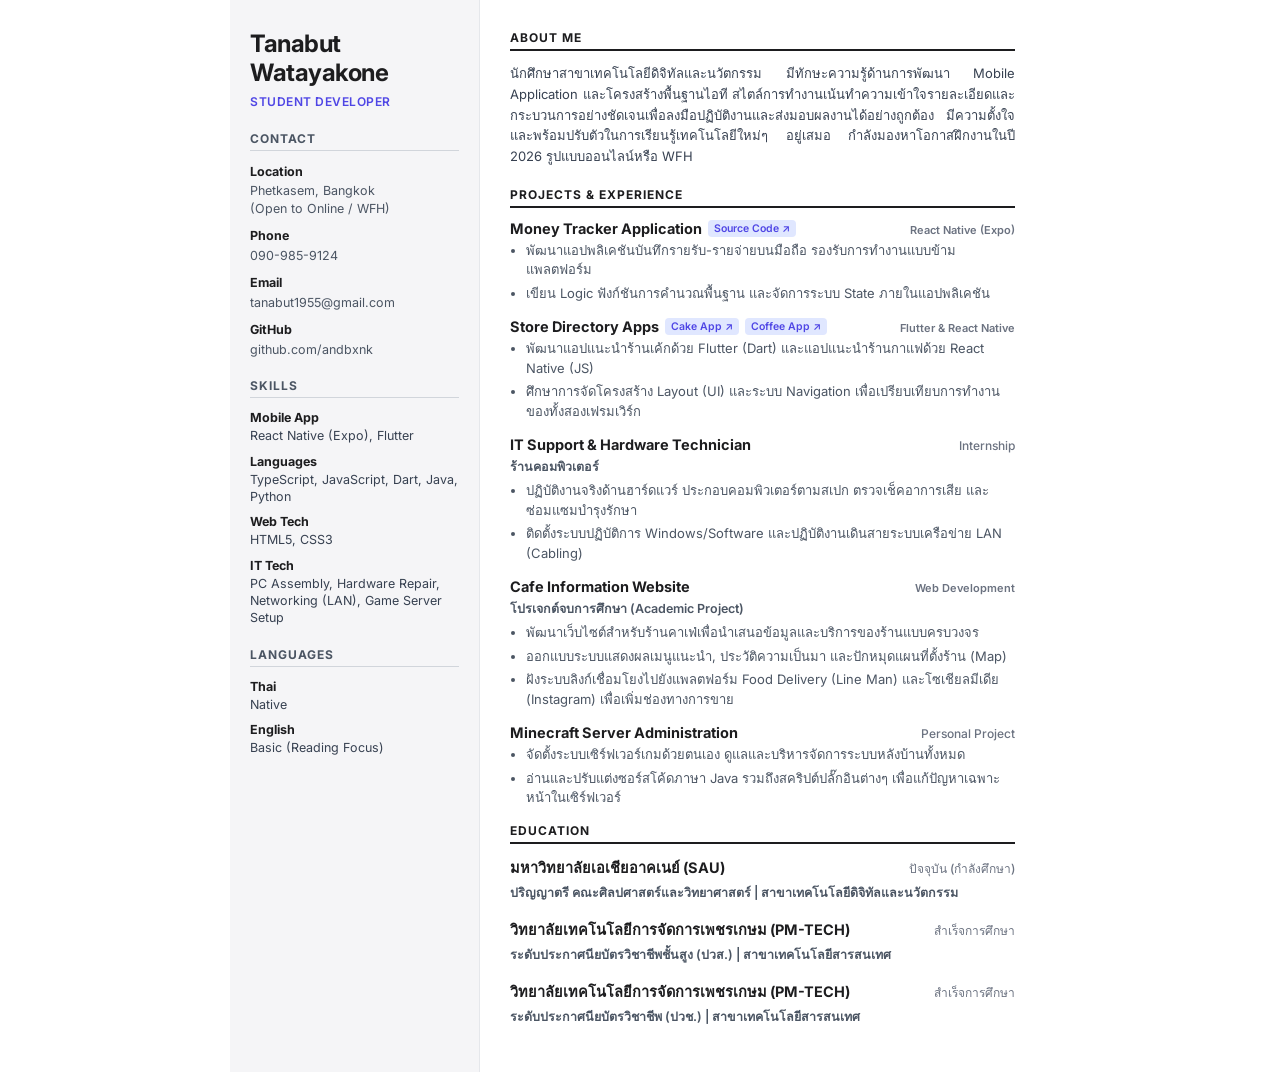
==== resume.html @ 660d1220 "my resume" ====
<!doctype html>
<html lang="th">
  <head>
    <meta charset="UTF-8" />
    <meta name="viewport" content="width=device-width, initial-scale=1.0" />
    <title>Resume - Tanabut Watayakone</title>
    <link
      href="https://fonts.googleapis.com/css2?family=Inter:wght@400;500;600;700&display=swap"
      rel="stylesheet"
    />
    <style>
      /* Reset & Global Styles */
      * {
        margin: 0;
        padding: 0;
        box-sizing: border-box;
      }
      body {
        font-family:
          "Inter",
          -apple-system,
          BlinkMacSystemFont,
          sans-serif;
        color: #242426;
        background-color: #ffffff;
        -webkit-font-smoothing: antialiased;
      }

      /* โครงสร้างหลักแบบ 2 คอลัมน์ */
      .resume-wrapper {
        display: grid;
        grid-template-columns: 250px 1fr;
        max-width: 820px;
        margin: 0 auto;
        min-height: 100vh;
        background-color: #ffffff;
      }

      /* คอลัมน์ซ้าย (Sidebar) */
      .sidebar {
        background-color: #f5f5f7;
        padding: 30px 20px;
        border-right: 1px solid #e5e7eb;
      }
      .profile-title {
        margin-bottom: 22px;
      }
      .profile-title h1 {
        font-size: 24px;
        font-weight: 700;
        letter-spacing: -0.5px;
        line-height: 1.2;
        color: #1d1d1f;
      }
      .profile-title p {
        font-size: 12px;
        color: #4f46e5;
        font-weight: 600;
        margin-top: 6px;
        text-transform: uppercase;
        letter-spacing: 0.5px;
      }

      /* คอลัมน์ขวา (Main Content) */
      .main-content {
        padding: 30px 35px 30px 30px;
      }

      /* หัวข้อหลักประจำเซกชัน */
      .section-title {
        font-size: 12px;
        font-weight: 700;
        text-transform: uppercase;
        letter-spacing: 1px;
        color: #1d1d1f;
        border-bottom: 2px solid #1d1d1f;
        padding-bottom: 4px;
        margin-bottom: 12px;
      }
      .sidebar .section-title {
        color: #4b5563;
        border-bottom: 1px solid #d1d5db;
        margin-top: 20px;
      }
      .sidebar .section-title:first-of-type {
        margin-top: 0;
      }

      /* ข้อมูลรายละเอียดใน Sidebar */
      .info-item {
        font-size: 12.5px;
        margin-bottom: 10px;
        line-height: 1.4;
      }
      .info-item strong {
        display: block;
        color: #1d1d1f;
        margin-bottom: 2px;
      }
      .info-item span {
        color: #4b5563;
      }

      .skill-list {
        list-style: none;
      }
      .skill-list li {
        font-size: 12.5px;
        color: #374151;
        margin-bottom: 9px;
        line-height: 1.35;
      }
      .skill-list li strong {
        color: #1d1d1f;
        display: block;
        margin-bottom: 1px;
      }

      /* ข้อมูลรายละเอียดใน Main Content */
      .summary-text {
        font-size: 13px;
        color: #374151;
        line-height: 1.6;
        margin-bottom: 20px;
        text-align: justify;
      }

      .item-block {
        margin-bottom: 15px;
      }
      .item-header {
        display: flex;
        justify-content: space-between;
        align-items: baseline;
        margin-bottom: 4px;
        flex-wrap: wrap;
      }
      .item-name {
        font-size: 14.5px;
        font-weight: 700;
        color: #1d1d1f;
        display: flex;
        align-items: center;
        gap: 6px;
      }
      .source-link {
        font-size: 10.5px;
        font-weight: 600;
        color: #4f46e5;
        text-decoration: none;
        background-color: #e0e7ff;
        padding: 2px 6px;
        border-radius: 4px;
        transition: background-color 0.2s;
      }
      .source-link:hover {
        background-color: #c7d2fe;
      }
      .item-tag {
        font-size: 11px;
        font-weight: 600;
        color: #6b7280;
      }
      .item-date {
        font-size: 12px;
        color: #6b7280;
        font-weight: 500;
      }
      .item-sub {
        font-size: 12.5px;
        font-weight: 600;
        color: #4b5563;
        margin-bottom: 4px;
      }

      /* Bullet Points */
      .item-bullets {
        margin-left: 16px;
        font-size: 13px;
        color: #4b5563;
      }
      .item-bullets li {
        margin-bottom: 4px;
        line-height: 1.5;
      }

      /* ตั้งค่าสำหรับพิมพ์ออกเป็น PDF ให้ล็อกหน้ากระดาษ A4 */
      @media print {
        @page {
          size: A4;
          margin: 0;
        }
        body {
          background-color: #fff;
          -webkit-print-color-adjust: exact;
          print-color-adjust: exact;
        }
        .resume-wrapper {
          width: 100vw;
          height: 100vh;
        }
        .sidebar {
          background-color: #f5f5f7 !important;
        }
        /* สั่งซ่อนปุ่มลิงก์โปรเจกต์ทั้งหมดทันทีเมื่อสั่งปริ้นลงกระดาษ */
        .source-link {
          display: none !important;
        }
      }
    </style>
  </head>
  <body>
    <div class="resume-wrapper">
      <!-- ฝั่งซ้าย (Sidebar) -->
      <aside class="sidebar">
        <div class="profile-title">
          <h1>Tanabut<br />Watayakone</h1>
          <p>Student Developer</p>
        </div>

        <!-- หมวดหมู่ติดต่อ -->
        <div class="section-title">Contact</div>
        <div class="info-item">
          <strong>Location</strong>
          <span>Phetkasem, Bangkok<br />(Open to Online / WFH)</span>
        </div>
        <div class="info-item">
          <strong>Phone</strong>
          <span>090-985-9124</span>
        </div>
        <div class="info-item">
          <strong>Email</strong>
          <span>tanabut1955@gmail.com</span>
        </div>
        <div class="info-item">
          <strong>GitHub</strong>
          <span>github.com/andbxnk</span>
        </div>

        <!-- หมวดหมู่สกิลความเชี่ยวชาญ -->
        <div class="section-title">Skills</div>
        <ul class="skill-list">
          <li><strong>Mobile App</strong> React Native (Expo), Flutter</li>
          <li>
            <strong>Languages</strong> TypeScript, JavaScript, Dart, Java,
            Python
          </li>
          <li><strong>Web Tech</strong> HTML5, CSS3</li>
          <li>
            <strong>IT Tech</strong> PC Assembly, Hardware Repair, Networking
            (LAN), Game Server Setup
          </li>
        </ul>

        <!-- หมวดหมู่ภาษา -->
        <div class="section-title">Languages</div>
        <ul class="skill-list">
          <li><strong>Thai</strong> Native</li>
          <li><strong>English</strong> Basic (Reading Focus)</li>
        </ul>
      </aside>

      <!-- ฝั่งขวา (Main Content) -->
      <main class="main-content">
        <!-- ส่วนประวัติย่อ -->
        <div class="section-title">About Me</div>
        <p class="summary-text">
          นักศึกษาสาขาเทคโนโลยีดิจิทัลและนวัตกรรม มีทักษะความรู้ด้านการพัฒนา
          Mobile Application และโครงสร้างพื้นฐานไอที
          สไตล์การทำงานเน้นทำความเข้าใจรายละเอียดและกระบวนการอย่างชัดเจนเพื่อลงมือปฏิบัติงานและส่งมอบผลงานได้อย่างถูกต้อง
          มีความตั้งใจและพร้อมปรับตัวในการเรียนรู้เทคโนโลยีใหม่ๆ อยู่เสมอ
          กำลังมองหาโอกาสฝึกงานในปี 2026 รูปแบบออนไลน์หรือ WFH
        </p>

        <!-- ส่วนผลงานและประสบการณ์ -->
        <div class="section-title">Projects & Experience</div>

        <div class="item-block">
          <div class="item-header">
            <span class="item-name">
              Money Tracker Application
              <a
                href="https://github.com/andbxnk/rn-money-tracker-app"
                target="_blank"
                class="source-link"
                >Source Code ↗</a
              >
            </span>
            <span class="item-tag">React Native (Expo)</span>
          </div>
          <ul class="item-bullets">
            <li>
              พัฒนาแอปพลิเคชันบันทึกรายรับ-รายจ่ายบนมือถือ
              รองรับการทำงานแบบข้ามแพลตฟอร์ม
            </li>
            <li>
              เขียน Logic ฟังก์ชันการคำนวณพื้นฐาน และจัดการระบบ State
              ภายในแอปพลิเคชัน
            </li>
          </ul>
        </div>

        <div class="item-block">
          <div class="item-header">
            <span class="item-name">
              Store Directory Apps
              <a
                href="https://github.com/andbxnk/flutter_cake_shop_app"
                target="_blank"
                class="source-link"
                >Cake App ↗</a
              >
              <a
                href="https://github.com/andbxnk/rn-top-bkk-coffee-app-master-main"
                target="_blank"
                class="source-link"
                >Coffee App ↗</a
              >
            </span>
            <span class="item-tag">Flutter & React Native</span>
          </div>
          <ul class="item-bullets">
            <li>
              พัฒนาแอปแนะนำร้านเค้กด้วย Flutter (Dart) และแอปแนะนำร้านกาแฟด้วย
              React Native (JS)
            </li>
            <li>
              ศึกษาการจัดโครงสร้าง Layout (UI) และระบบ Navigation
              เพื่อเปรียบเทียบการทำงานของทั้งสองเฟรมเวิร์ก
            </li>
          </ul>
        </div>

        <div class="item-block">
          <div class="item-header">
            <span class="item-name">IT Support & Hardware Technician</span>
            <span class="item-date">Internship</span>
          </div>
          <div class="item-sub">ร้านคอมพิวเตอร์</div>
          <ul class="item-bullets">
            <li>
              ปฏิบัติงานจริงด้านฮาร์ดแวร์ ประกอบคอมพิวเตอร์ตามสเปก
              ตรวจเช็คอาการเสีย และซ่อมแซมบำรุงรักษา
            </li>
            <li>
              ติดตั้งระบบปฏิบัติการ Windows/Software
              และปฏิบัติงานเดินสายระบบเครือข่าย LAN (Cabling)
            </li>
          </ul>
        </div>

        <div class="item-block">
          <div class="item-header">
            <span class="item-name">Cafe Information Website</span>
            <span class="item-tag">Web Development</span>
          </div>
          <div class="item-sub">โปรเจกต์จบการศึกษา (Academic Project)</div>
          <ul class="item-bullets">
            <li>
              พัฒนาเว็บไซต์สำหรับร้านคาเฟ่เพื่อนำเสนอข้อมูลและบริการของร้านแบบครบวงจร
            </li>
            <li>
              ออกแบบระบบแสดงผลเมนูแนะนำ, ประวัติความเป็นมา
              และปักหมุดแผนที่ตั้งร้าน (Map)
            </li>
            <li>
              ฝังระบบลิงก์เชื่อมโยงไปยังแพลตฟอร์ม Food Delivery (Line Man)
              และโซเชียลมีเดีย (Instagram) เพื่อเพิ่มช่องทางการขาย
            </li>
          </ul>
        </div>

        <div class="item-block">
          <div class="item-header">
            <span class="item-name">Minecraft Server Administration</span>
            <span class="item-date">Personal Project</span>
          </div>
          <ul class="item-bullets">
            <li>
              จัดตั้งระบบเซิร์ฟเวอร์เกมด้วยตนเอง
              ดูแลและบริหารจัดการระบบหลังบ้านทั้งหมด
            </li>
            <li>
              อ่านและปรับแต่งซอร์สโค้ดภาษา Java รวมถึงสคริปต์ปลั๊กอินต่างๆ
              เพื่อแก้ปัญหาเฉพาะหน้าในเซิร์ฟเวอร์
            </li>
          </ul>
        </div>

        <!-- ส่วนประวัติการศึกษา -->
        <div class="section-title">Education</div>

        <div class="item-block">
          <div class="item-header">
            <span class="item-name">มหาวิทยาลัยเอเชียอาคเนย์ (SAU)</span>
            <span class="item-date">ปัจจุบัน (กำลังศึกษา)</span>
          </div>
          <div class="item-sub">
            ปริญญาตรี คณะศิลปศาสตร์และวิทยาศาสตร์ |
            สาขาเทคโนโลยีดิจิทัลและนวัตกรรม
          </div>
        </div>

        <div class="item-block">
          <div class="item-header">
            <span class="item-name"
              >วิทยาลัยเทคโนโลยีการจัดการเพชรเกษม (PM-TECH)</span
            >
            <span class="item-date">สำเร็จการศึกษา</span>
          </div>
          <div class="item-sub">
            ระดับประกาศนียบัตรวิชาชีพชั้นสูง (ปวส.) | สาขาเทคโนโลยีสารสนเทศ
          </div>
        </div>

        <div class="item-block">
          <div class="item-header">
            <span class="item-name"
              >วิทยาลัยเทคโนโลยีการจัดการเพชรเกษม (PM-TECH)</span
            >
            <span class="item-date">สำเร็จการศึกษา</span>
          </div>
          <div class="item-sub">
            ระดับประกาศนียบัตรวิชาชีพ (ปวช.) | สาขาเทคโนโลยีสารสนเทศ
          </div>
        </div>
      </main>
    </div>
  </body>
</html>
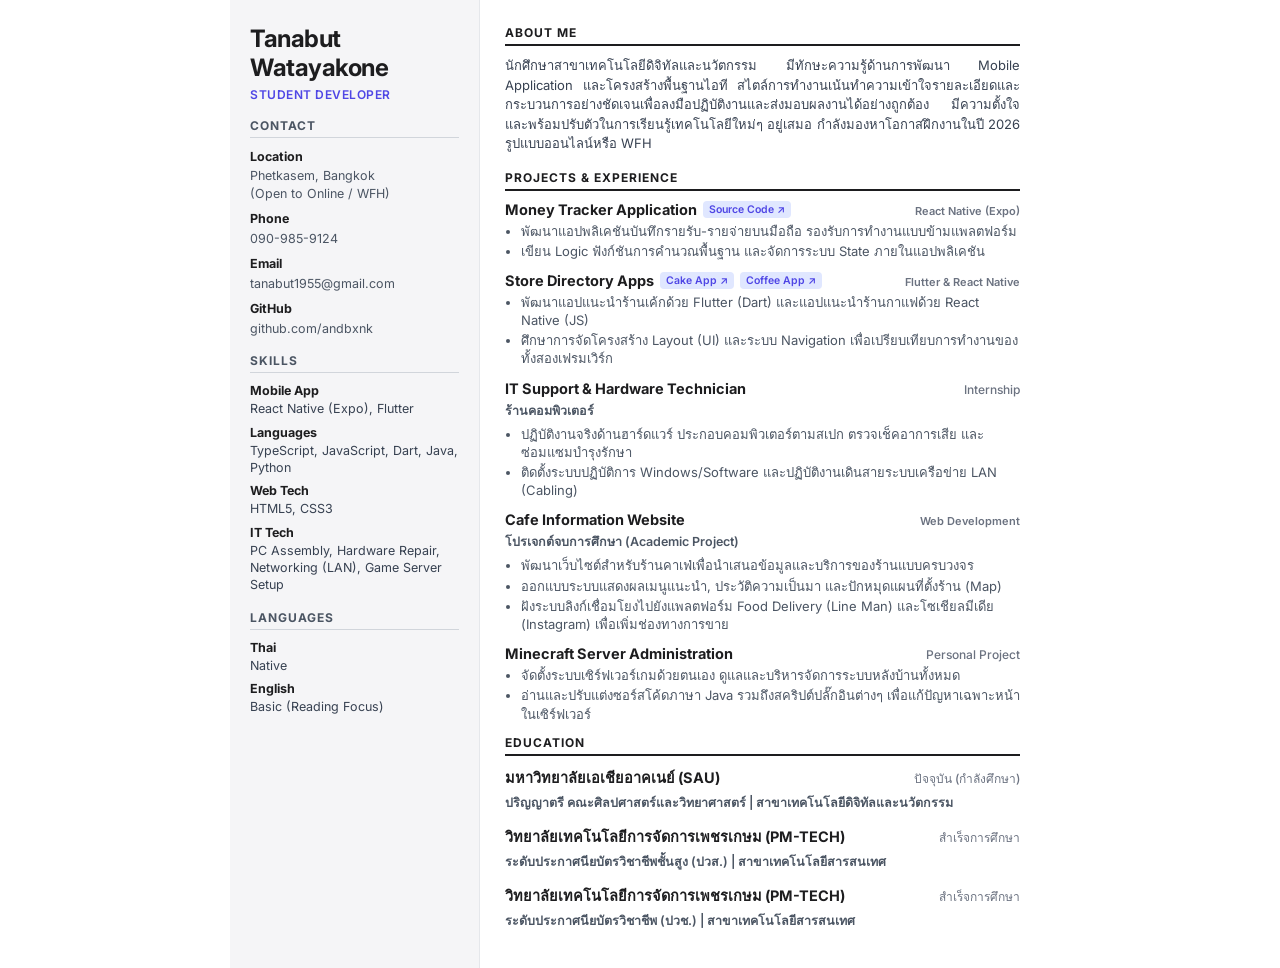
==== commit e4ac8ab2: "Add files via upload" ====
--- a/resume.html
+++ b/resume.html
@@ -3,6 +3,10 @@
   <head>
     <meta charset="UTF-8" />
     <meta name="viewport" content="width=device-width, initial-scale=1.0" />
+    <link
+      rel="icon"
+      href="data:image/svg+xml,<svg xmlns=%22http://www.w3.org/2000/svg%22 viewBox=%220 0 100 100%22><text y=%22.9em%22 font-size=%2290%22>👨‍💻</text></svg>"
+    />
     <title>Resume - Tanabut Watayakone</title>
     <link
       href="https://fonts.googleapis.com/css2?family=Inter:wght@400;500;600;700&display=swap"
@@ -15,6 +19,9 @@
         padding: 0;
         box-sizing: border-box;
       }
+      html {
+        -webkit-text-size-adjust: 100%; /* ป้องกัน iOS ซูมฟอนต์เอง */
+      }
       body {
         font-family:
           "Inter",
@@ -24,6 +31,7 @@
         color: #242426;
         background-color: #ffffff;
         -webkit-font-smoothing: antialiased;
+        overflow-x: hidden; /* ป้องกันหน้าจอเลื่อนซ้ายขวาบนมือถือ */
       }
 
       /* โครงสร้างหลักแบบ 2 คอลัมน์ */
@@ -39,11 +47,11 @@
       /* คอลัมน์ซ้าย (Sidebar) */
       .sidebar {
         background-color: #f5f5f7;
-        padding: 30px 20px;
+        padding: 25px 20px;
         border-right: 1px solid #e5e7eb;
       }
       .profile-title {
-        margin-bottom: 22px;
+        margin-bottom: 16px;
       }
       .profile-title h1 {
         font-size: 24px;
@@ -56,14 +64,14 @@
         font-size: 12px;
         color: #4f46e5;
         font-weight: 600;
-        margin-top: 6px;
+        margin-top: 4px;
         text-transform: uppercase;
         letter-spacing: 0.5px;
       }
 
       /* คอลัมน์ขวา (Main Content) */
       .main-content {
-        padding: 30px 35px 30px 30px;
+        padding: 25px 30px 25px 25px;
       }
 
       /* หัวข้อหลักประจำเซกชัน */
@@ -75,12 +83,12 @@
         color: #1d1d1f;
         border-bottom: 2px solid #1d1d1f;
         padding-bottom: 4px;
-        margin-bottom: 12px;
+        margin-bottom: 10px;
       }
       .sidebar .section-title {
         color: #4b5563;
         border-bottom: 1px solid #d1d5db;
-        margin-top: 20px;
+        margin-top: 16px;
       }
       .sidebar .section-title:first-of-type {
         margin-top: 0;
@@ -89,8 +97,9 @@
       /* ข้อมูลรายละเอียดใน Sidebar */
       .info-item {
         font-size: 12.5px;
-        margin-bottom: 10px;
+        margin-bottom: 8px;
         line-height: 1.4;
+        word-break: break-word; /* ป้องกันอีเมล/ลิงก์ยาวทะลุขอบ */
       }
       .info-item strong {
         display: block;
@@ -107,7 +116,7 @@
       .skill-list li {
         font-size: 12.5px;
         color: #374151;
-        margin-bottom: 9px;
+        margin-bottom: 7px;
         line-height: 1.35;
       }
       .skill-list li strong {
@@ -120,20 +129,21 @@
       .summary-text {
         font-size: 13px;
         color: #374151;
-        line-height: 1.6;
-        margin-bottom: 20px;
+        line-height: 1.5;
+        margin-bottom: 16px;
         text-align: justify;
       }
 
       .item-block {
-        margin-bottom: 15px;
+        margin-bottom: 12px;
       }
       .item-header {
         display: flex;
         justify-content: space-between;
         align-items: baseline;
         margin-bottom: 4px;
-        flex-wrap: wrap;
+        flex-wrap: wrap; /* ยอมให้ตกบรรทัดถ้ายาวไป */
+        gap: 6px;
       }
       .item-name {
         font-size: 14.5px;
@@ -142,6 +152,7 @@
         display: flex;
         align-items: center;
         gap: 6px;
+        flex-wrap: wrap; /* ปุ่มโปรเจกต์จะตกบรรทัดในจอมือถือ */
       }
       .source-link {
         font-size: 10.5px;
@@ -152,6 +163,7 @@
         padding: 2px 6px;
         border-radius: 4px;
         transition: background-color 0.2s;
+        display: inline-block;
       }
       .source-link:hover {
         background-color: #c7d2fe;
@@ -180,11 +192,13 @@
         color: #4b5563;
       }
       .item-bullets li {
-        margin-bottom: 4px;
-        line-height: 1.5;
-      }
-
-      /* ตั้งค่าสำหรับพิมพ์ออกเป็น PDF ให้ล็อกหน้ากระดาษ A4 */
+        margin-bottom: 2px;
+        line-height: 1.4;
+      }
+
+      /* ========================================================
+         ตั้งค่าสำหรับพิมพ์ออกเป็น PDF ให้ล็อกเป็น 2 คอลัมน์หน้าเดียว
+      ======================================================== */
       @media print {
         @page {
           size: A4;
@@ -196,29 +210,60 @@
           print-color-adjust: exact;
         }
         .resume-wrapper {
-          width: 100vw;
-          height: 100vh;
+          width: 100%;
+          height: auto;
+          display: grid !important;
+          grid-template-columns: 250px 1fr !important;
         }
         .sidebar {
           background-color: #f5f5f7 !important;
-        }
-        /* สั่งซ่อนปุ่มลิงก์โปรเจกต์ทั้งหมดทันทีเมื่อสั่งปริ้นลงกระดาษ */
+          border-right: 1px solid #e5e7eb !important;
+        }
         .source-link {
           display: none !important;
+        }
+      }
+
+      /* ========================================================
+         ตั้งค่าสำหรับจอมือถือ (บังคับให้แสดงผลเฉพาะบนหน้าจอ screen เท่านั้น)
+      ======================================================== */
+      @media screen and (max-width: 768px) {
+        .resume-wrapper {
+          grid-template-columns: 1fr;
+        }
+        .sidebar {
+          border-right: none;
+          border-bottom: 1px solid #e5e7eb;
+          padding: 25px 20px;
+        }
+        .main-content {
+          padding: 25px 20px;
+        }
+        
+        /* แก้ปัญหาพื้นที่เบียดกันบนมือถือ */
+        .item-header {
+          flex-direction: column; /* ให้ข้อมูลตกลงมาเรียงบนลงล่าง */
+          align-items: flex-start;
+          gap: 6px;
+        }
+        .item-name {
+          line-height: 1.4;
+        }
+        .item-tag, .item-date {
+          margin-top: 2px;
+          margin-bottom: 6px;
         }
       }
     </style>
   </head>
   <body>
     <div class="resume-wrapper">
-      <!-- ฝั่งซ้าย (Sidebar) -->
       <aside class="sidebar">
         <div class="profile-title">
           <h1>Tanabut<br />Watayakone</h1>
           <p>Student Developer</p>
         </div>
 
-        <!-- หมวดหมู่ติดต่อ -->
         <div class="section-title">Contact</div>
         <div class="info-item">
           <strong>Location</strong>
@@ -237,7 +282,6 @@
           <span>github.com/andbxnk</span>
         </div>
 
-        <!-- หมวดหมู่สกิลความเชี่ยวชาญ -->
         <div class="section-title">Skills</div>
         <ul class="skill-list">
           <li><strong>Mobile App</strong> React Native (Expo), Flutter</li>
@@ -252,7 +296,6 @@
           </li>
         </ul>
 
-        <!-- หมวดหมู่ภาษา -->
         <div class="section-title">Languages</div>
         <ul class="skill-list">
           <li><strong>Thai</strong> Native</li>
@@ -260,9 +303,7 @@
         </ul>
       </aside>
 
-      <!-- ฝั่งขวา (Main Content) -->
       <main class="main-content">
-        <!-- ส่วนประวัติย่อ -->
         <div class="section-title">About Me</div>
         <p class="summary-text">
           นักศึกษาสาขาเทคโนโลยีดิจิทัลและนวัตกรรม มีทักษะความรู้ด้านการพัฒนา
@@ -272,7 +313,6 @@
           กำลังมองหาโอกาสฝึกงานในปี 2026 รูปแบบออนไลน์หรือ WFH
         </p>
 
-        <!-- ส่วนผลงานและประสบการณ์ -->
         <div class="section-title">Projects & Experience</div>
 
         <div class="item-block">
@@ -387,7 +427,6 @@
           </ul>
         </div>
 
-        <!-- ส่วนประวัติการศึกษา -->
         <div class="section-title">Education</div>
 
         <div class="item-block">
@@ -427,4 +466,4 @@
       </main>
     </div>
   </body>
-</html>
+</html>
